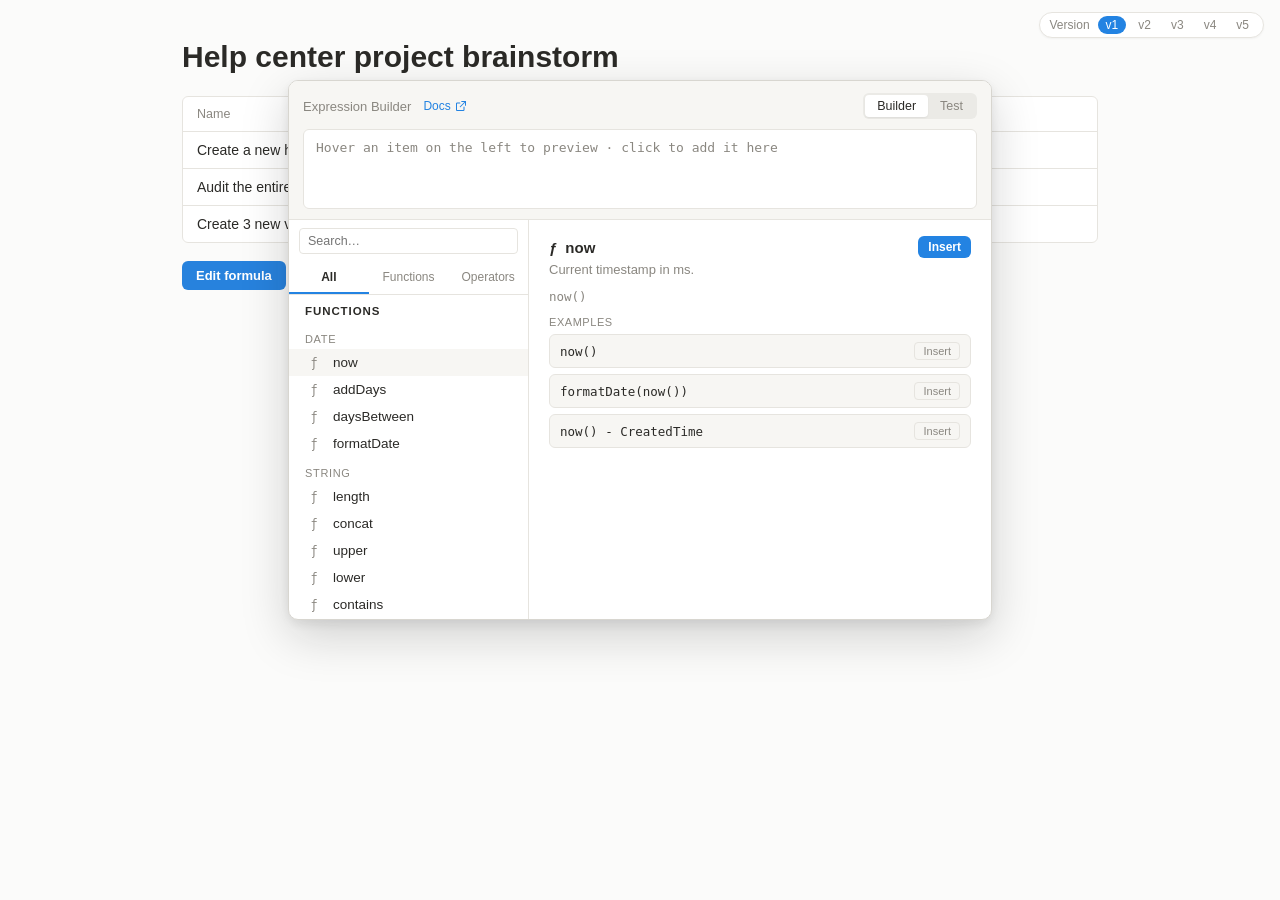
==== index.html @ b6312c9b "Initial commit: Expression Builder demo (v1–v5) Notion-formula-style expression builder with five UX" ====
<!DOCTYPE html>
<html lang="en">
<head>
  <meta charset="UTF-8" />
  <meta name="viewport" content="width=device-width, initial-scale=1.0" />
  <title>Expression Builder</title>
  <link rel="stylesheet" href="style.css" />
</head>
<body data-version="v1">
  <!-- version switcher -->
  <nav class="version-switch">
    <span class="version-label">Version</span>
    <a href="index.html" class="active">v1</a>
    <a href="v2.html">v2</a>
    <a href="v3.html">v3</a>
    <a href="v4.html">v4</a>
    <a href="v5.html">v5</a>
  </nav>

  <!-- faint host page behind the popover -->
  <div class="host">
    <h1>Help center project brainstorm</h1>
    <div class="host-table">
      <div class="host-row head"><span>Name</span><span># Reach</span><span># Impact</span><span># Confidence</span><span># Effort</span></div>
      <div class="host-row"><span>Create a new home page</span><span>2</span><span>2</span><span>3</span><span>2</span></div>
      <div class="host-row"><span>Audit the entire help center</span><span>3</span><span>2</span><span>2</span><span>1</span></div>
      <div class="host-row"><span>Create 3 new videos</span><span>1</span><span>3</span><span>2</span><span>3</span></div>
    </div>
    <button id="open-popover" class="primary-btn open-btn">Edit formula</button>
  </div>

  <!-- popover -->
  <div class="popover" id="popover">
    <header class="pop-header">
      <div class="pop-title-row">
        <div class="pop-title">
          Expression Builder
          <a class="pop-doc" href="#" target="_blank" rel="noopener noreferrer" title="Open documentation in new tab">
            Docs
            <svg class="pop-doc-icon" viewBox="0 0 16 16" aria-hidden="true">
              <path d="M9 2h5v5" stroke="currentColor" stroke-width="1.4" fill="none" stroke-linecap="round" stroke-linejoin="round"/>
              <path d="M14 2 7 9" stroke="currentColor" stroke-width="1.4" fill="none" stroke-linecap="round"/>
              <path d="M12 9.5V13a1 1 0 0 1-1 1H3a1 1 0 0 1-1-1V5a1 1 0 0 1 1-1h3.5" stroke="currentColor" stroke-width="1.4" fill="none" stroke-linecap="round" stroke-linejoin="round"/>
            </svg>
          </a>
        </div>
        <div class="pop-actions">
          <div class="view-toggle" role="tablist">
            <button class="tab active" data-view="builder" role="tab">Builder</button>
            <button class="tab" data-view="test" role="tab">Test</button>
          </div>
        </div>
      </div>
      <div class="formula-wrap">
        <div id="formula" class="formula" tabindex="0">
          <span class="placeholder">Hover an item on the left to preview · click to add it here</span>
        </div>
        <button id="clear-btn" class="formula-clear" hidden>Clear</button>
      </div>
    </header>

    <!-- Builder view: list + detail -->
    <div class="pop-body view-builder" id="view-builder">
      <aside class="list-pane">
        <div class="list-search">
          <input id="search-input" type="text" placeholder="Search…" autocomplete="off" />
        </div>
        <div class="list-tabs" id="list-tabs">
          <button class="list-tab active" data-tab="All">All</button>
          <button class="list-tab" data-tab="Functions">Functions</button>
          <button class="list-tab" data-tab="Operators">Operators</button>
        </div>
        <div class="list-body" id="list-body"></div>
      </aside>
      <section class="detail-pane" id="detail-pane">
        <div class="detail-empty">Select an item on the left to see details and examples.</div>
      </section>
    </div>

    <!-- Test view: refs left, result right -->
    <div class="pop-body view-test" id="view-test" hidden>
      <div class="test-refs">
        <h4>Reference values</h4>
        <div id="refs-list"></div>
      </div>
      <div class="test-result">
        <div class="block-header">
          <button id="run-btn" class="primary-btn small">Run</button>
        </div>
        <pre id="result-output" class="is-placeholder">Click <strong>Run</strong> to evaluate your expression against the reference values on the left.</pre>
      </div>
    </div>
  </div>

  <!-- Reference picker — must live outside the popover because the popover has a CSS transform,
       which creates a containing block for position:fixed descendants. -->
  <div id="ref-picker" class="ref-picker" hidden>
    <div class="rp-header">
      <button id="rp-back" class="rp-back" hidden>‹</button>
      <span id="rp-breadcrumb" class="rp-breadcrumb">References</span>
    </div>
    <div class="rp-search">
      <input id="rp-search" type="text" placeholder="Search attributes…" autocomplete="off" />
    </div>
    <div id="rp-list" class="rp-list"></div>
  </div>

  <script src="script.js"></script>
</body>
</html>
---- style.css ----
:root {
  --bg: #ffffff;
  --bg-soft: #f7f6f3;
  --bg-host: #fbfbfa;
  --border: #e6e4df;
  --border-strong: #d8d6d0;
  --text: #2b2a27;
  --text-dim: #8a8780;
  --accent: #2383e2;
  --accent-hover: #1a73c9;
  --chip-bg: #ebebe9;
  --chip-text: #2b2a27;
  --op-color: #b45a00;
  --str-color: #2f8a3b;
  --num-color: #8a4ad6;
  --fn-color: #2383e2;
  --shadow: 0 16px 48px rgba(15, 15, 15, 0.18), 0 4px 12px rgba(15, 15, 15, 0.08);
  --mono: ui-monospace, SFMono-Regular, "SF Mono", Menlo, Consolas, monospace;
}

* { box-sizing: border-box; }

html, body {
  margin: 0;
  padding: 0;
  height: 100%;
  font-family: -apple-system, BlinkMacSystemFont, "Segoe UI", Helvetica, Arial, sans-serif;
  color: var(--text);
  background: var(--bg-host);
  font-size: 14px;
}

/* ---------------- Version switcher ---------------- */
.version-switch {
  position: fixed;
  top: 12px;
  right: 16px;
  z-index: 50;
  display: inline-flex;
  align-items: center;
  gap: 4px;
  background: var(--bg);
  border: 1px solid var(--border);
  border-radius: 999px;
  padding: 3px 6px 3px 10px;
  font-size: 12px;
  box-shadow: 0 1px 2px rgba(0,0,0,0.04);
}
.version-switch .version-label {
  color: var(--text-dim);
  margin-right: 4px;
}
.version-switch a {
  text-decoration: none;
  color: var(--text-dim);
  padding: 2px 8px;
  border-radius: 999px;
}
.version-switch a:hover { color: var(--text); }
.version-switch a.active {
  background: var(--accent);
  color: white;
}

/* ---------------- v2-specific: Test button + close ---------------- */
.test-btn {
  display: inline-flex;
  align-items: center;
  gap: 6px;
}
.test-icon {
  width: 11px;
  height: 11px;
}
.test-close {
  display: inline-flex;
  align-items: center;
  gap: 6px;
}
.test-btn[hidden],
.test-close[hidden] { display: none; }

/* ---------------- v3: Live preview strip ---------------- */
.live-preview {
  border-top: 1px solid var(--border);
  background: var(--bg-soft);
  padding: 8px 14px;
}
.live-refs {
  padding: 6px 0 10px;
  margin-bottom: 8px;
  border-bottom: 1px solid var(--border);
}
.live-refs[hidden] { display: none; }
.live-refs-header {
  display: flex;
  align-items: center;
  justify-content: space-between;
  margin-bottom: 8px;
}
.live-refs-header h4 {
  margin: 0;
  font-size: 11px;
  color: var(--text-dim);
  text-transform: uppercase;
  letter-spacing: 0.05em;
}
.live-refs #refs-list {
  display: flex;
  flex-wrap: wrap;
  gap: 8px 14px;
}
.live-refs .ref-row {
  flex: 0 0 auto;
  min-width: 120px;
  margin-bottom: 0;
}
.live-refs .ref-row input { max-width: 140px; }

.live-result-row {
  display: flex;
  align-items: center;
  gap: 10px;
}
/* Override the global #result-output.is-placeholder (ID specificity) for v3 */
.live-preview #result-output {
  flex: 1;
  margin: 0;
  background: transparent;
  border: 0;
  padding: 4px 0;
  font-family: var(--mono);
  font-size: 13px;
  min-height: 0;
  white-space: pre-wrap;
  word-break: break-word;
  color: var(--text);
  text-align: left;
}
.live-preview #result-output.is-placeholder {
  background: transparent;
  border: 0;
  color: var(--text-dim);
  font-style: italic;
  padding: 4px 0;
  text-align: left;
  font-family: inherit;
}
.live-preview #result-output.error {
  color: #c0392b;
  background: transparent;
  border: 0;
}
.live-refs-toggle {
  font-size: 12px;
  padding: 3px 10px;
}

/* Wider popover for 3-column layouts (v4) */
.popover.layout-wide {
  width: min(1080px, 95vw);
}

/* ---------------- v4: Builder + test side-by-side ---------------- */
.pop-body.view-builder.builder-with-test {
  grid-template-columns: 220px 1fr 300px;
}
.pop-body.view-builder.builder-with-test.list-collapsed {
  grid-template-columns: 36px 1fr 300px;
}
.pop-body.view-builder.builder-with-test.test-collapsed {
  grid-template-columns: 220px 1fr 36px;
}
.pop-body.view-builder.builder-with-test.list-collapsed.test-collapsed {
  grid-template-columns: 36px 1fr 36px;
}

.test-panel {
  border-left: 1px solid var(--border);
  position: relative;
  min-width: 0;
  display: flex;
  flex-direction: column;
}
.test-panel-inner {
  flex: 1;
  min-height: 0;
  padding: 14px 16px;
  overflow-y: auto;
  overflow-x: hidden;
}
.test-panel .block-header {
  display: flex;
  align-items: center;
  justify-content: space-between;
  margin-bottom: 10px;
}
.test-panel h4 {
  margin: 0;
  font-size: 12px;
  color: var(--text-dim);
  text-transform: uppercase;
  letter-spacing: 0.05em;
}
.test-subheading {
  margin: 14px 0 6px;
  font-size: 11px;
  color: var(--text-dim);
  text-transform: uppercase;
  letter-spacing: 0.05em;
  font-weight: 600;
}
.test-subheading:first-of-type { margin-top: 4px; }
.test-panel #refs-list {
  display: grid;
  grid-template-columns: 1fr 1fr;
  gap: 6px 10px;
  margin-bottom: 6px;
}
.test-panel .ref-row { margin-bottom: 0; }
.test-panel .ref-row input { padding: 4px 6px; font-size: 12px; }
.test-panel #result-output {
  margin: 0;
  background: var(--bg-soft);
  border: 1px solid var(--border);
  border-radius: 6px;
  padding: 10px;
  font-family: var(--mono);
  font-size: 12.5px;
  white-space: pre-wrap;
  word-break: break-word;
  min-height: 60px;
}
.test-panel #result-output.is-placeholder {
  background: transparent;
  border: 1px dashed var(--border);
  color: var(--text-dim);
  font-style: italic;
  text-align: center;
  white-space: normal;
  padding: 20px 12px;
  line-height: 1.4;
}
.test-panel #result-output.error {
  color: #c0392b;
  background: #fff4f3;
  border-color: #f3c0c0;
}

/* Collapse toggles */
.panel-toggle {
  position: absolute;
  top: 10px;
  width: 22px;
  height: 22px;
  border-radius: 50%;
  border: 1px solid var(--border);
  background: var(--bg);
  color: var(--text-dim);
  cursor: pointer;
  font-size: 12px;
  line-height: 1;
  display: flex;
  align-items: center;
  justify-content: center;
  z-index: 3;
}
.panel-toggle:hover { color: var(--text); border-color: var(--text-dim); }
.list-pane-toggle { right: -11px; }
.test-panel-toggle { left: -11px; }

.list-collapsed .list-pane .list-search,
.list-collapsed .list-pane .list-tabs,
.list-collapsed .list-pane .list-body { display: none; }
.list-collapsed .list-pane::after {
  content: 'Items';
  writing-mode: vertical-rl;
  text-orientation: mixed;
  display: block;
  text-align: center;
  font-size: 11px;
  color: var(--text-dim);
  text-transform: uppercase;
  letter-spacing: 0.06em;
  padding-top: 36px;
}

.test-collapsed .test-panel-inner { display: none; }
/* When collapsed: rotated 'Test' label sits at top-center of the panel,
   positioned just below the chevron handle (which stays in the same
   top-left spot it occupies when expanded). */
.test-collapsed .test-panel::after {
  content: 'Test';
  position: absolute;
  top: 40px;
  left: 50%;
  transform: translateX(-50%);
  writing-mode: vertical-rl;
  text-orientation: mixed;
  font-size: 11px;
  font-weight: 600;
  color: var(--text-dim);
  text-transform: uppercase;
  letter-spacing: 0.06em;
}

/* ---------------- v5: Builder + test stacked (test at the bottom) ---------------- */
.pop-body.view-builder.builder-with-bottom-test {
  display: grid;
  grid-template-columns: 220px 1fr;
  /* minmax(0, 1fr) — bare `1fr` is `minmax(auto, 1fr)` and the auto minimum
     refuses to shrink below the row's content min-size. */
  grid-template-rows: minmax(0, 1fr) var(--test-strip-height, 200px);
  grid-template-areas:
    "list   detail"
    "test   test";
}
.builder-with-bottom-test .list-pane { grid-area: list; }
.builder-with-bottom-test .detail-pane { grid-area: detail; }
.builder-with-bottom-test .test-strip {
  grid-area: test;
  position: relative;
  border-top: 1px solid var(--border);
  background: var(--bg-soft);
  overflow: visible;
  min-height: 0;
}
.builder-with-bottom-test .test-strip-inner {
  height: 100%;
  padding: 10px 16px;
  display: grid;
  grid-template-columns: 1.4fr 1fr;
  gap: 18px;
  overflow: hidden;
  min-height: 0;
  box-sizing: border-box;
}

/* Top-edge chevron handle for the bottom test strip */
.bottom-toggle {
  top: -11px;
  left: 50%;
  transform: translateX(-50%);
  z-index: 30;
}
/* Allow the chevron to stick above the pop-body's top boundary
   (it sits at top: -11px of the test strip). */
.pop-body.builder-with-bottom-test { overflow: visible; }

/* Draggable resize handle along the top edge of the test strip.
   High z-index so it stays grabbable even when the test strip is
   dragged all the way up over the (hidden) builder area. */
.bottom-drag-handle {
  position: absolute;
  top: 0;
  left: 0;
  right: 0;
  height: 6px;
  cursor: ns-resize;
  z-index: 20;
  background: transparent;
  transition: background 0.15s;
}
.bottom-drag-handle:hover { background: rgba(35,131,226,0.18); }
.bottom-drag-handle.is-dragging { background: rgba(35,131,226,0.32); }
.bottom-test-collapsed .bottom-drag-handle { display: none; }

/* Collapsed state: test row becomes a thin bar with just the toggle + label */
.pop-body.bottom-test-collapsed.builder-with-bottom-test {
  grid-template-rows: 1fr 36px;
}
.bottom-test-collapsed .test-strip-inner { display: none; }
.bottom-test-collapsed .test-strip::after {
  content: 'Test';
  display: block;
  text-align: center;
  font-size: 10px;
  font-weight: 600;
  color: var(--text-dim);
  text-transform: uppercase;
  letter-spacing: 0.08em;
  line-height: 36px;
}
.test-strip-refs,
.test-strip-result {
  min-height: 0;
  display: flex;
  flex-direction: column;
}
.test-strip-refs #refs-list {
  flex: 1;
  min-height: 0;
  overflow-y: auto;
  display: grid;
  grid-template-columns: 1fr 1fr;
  grid-auto-rows: min-content;
  align-content: start;
  gap: 4px 12px;
  padding-right: 4px;
}
.test-strip h4 {
  margin: 0 0 6px;
  font-size: 11px;
  color: var(--text-dim);
  text-transform: uppercase;
  letter-spacing: 0.05em;
}
.test-strip-refs .ref-row {
  display: flex;
  flex-direction: row;
  align-items: center;
  gap: 6px;
  margin-bottom: 0;
}
.test-strip-refs .ref-row label {
  font-size: 11px;
  min-width: 56px;
}
.test-strip-refs .ref-row input {
  flex: 1;
  min-width: 0;
  padding: 2px 6px;
  font-size: 11px;
}
.test-strip-result .block-header {
  display: flex;
  justify-content: space-between;
  align-items: center;
  margin-bottom: 6px;
}
.test-strip-result #result-output {
  margin: 0;
  background: var(--bg);
  border: 1px solid var(--border);
  border-radius: 4px;
  padding: 8px 10px;
  font-family: var(--mono);
  font-size: 12px;
  min-height: 40px;
  white-space: pre-wrap;
  word-break: break-word;
}
.test-strip-result #result-output.is-placeholder {
  background: transparent;
  border: 1px dashed var(--border);
  color: var(--text-dim);
  font-style: italic;
  text-align: center;
  padding: 10px 8px;
}
.test-strip-result #result-output.error {
  color: #c0392b;
  background: #fff4f3;
  border-color: #f3c0c0;
}

/* ---------------- v5: Compact density ---------------- */
.compact .list-item { padding: 4px 12px; font-size: 12.5px; }
.compact .list-group-title { padding: 6px 12px 2px; font-size: 10.5px; }
.compact .list-category-title { padding: 6px 12px 4px; font-size: 11px; }
.compact .detail-pane { padding: 12px 14px; }
.compact .detail-pane h2 { font-size: 14px; }
.compact .test-panel { padding: 10px 12px; }
.compact .test-panel #refs-list { margin-bottom: 10px; }
.compact .ref-row { margin-bottom: 6px; }
.compact .ref-row input { padding: 4px 6px; font-size: 12px; }
.compact .example { padding: 5px 8px; margin-bottom: 4px; font-size: 12px; }

/* ---------------- Host (faint background page) ---------------- */
.host {
  max-width: 980px;
  margin: 0 auto;
  padding: 40px 32px;
  filter: saturate(0.95);
}
.host h1 {
  font-size: 30px;
  margin: 0 0 22px;
  font-weight: 700;
}
.host-table {
  border: 1px solid var(--border);
  border-radius: 6px;
  overflow: hidden;
  background: var(--bg);
}
.host-row {
  display: grid;
  grid-template-columns: 2fr 1fr 1fr 1fr 1fr;
  padding: 10px 14px;
  border-bottom: 1px solid var(--border);
  color: var(--text);
}
.host-row:last-child { border-bottom: 0; }
.host-row.head { color: var(--text-dim); font-size: 12.5px; }
.host-row span:first-child { font-weight: 500; }

.open-btn { margin-top: 18px; }

/* ---------------- Popover ---------------- */
.popover {
  position: fixed;
  top: 80px;
  left: 50%;
  transform: translateX(-50%);
  width: min(704px, calc((100vw - 32px) * 0.8));
  height: 60vh;
  max-height: calc(100vh - 120px);
  background: var(--bg);
  border: 1px solid var(--border-strong);
  border-radius: 10px;
  box-shadow: var(--shadow);
  display: flex;
  flex-direction: column;
  overflow: hidden;
  z-index: 10;
}
.popover[hidden] { display: none; }

/* Header */
.pop-header {
  padding: 12px 14px 10px;
  border-bottom: 1px solid var(--border);
  background: var(--bg-soft);
}
.pop-title-row {
  display: flex;
  align-items: center;
  justify-content: space-between;
  margin-bottom: 10px;
}
.pop-title {
  font-size: 13px;
  color: var(--text-dim);
  display: flex;
  align-items: center;
  gap: 6px;
}
.pop-doc {
  display: inline-flex;
  align-items: center;
  gap: 4px;
  margin-left: 6px;
  font-size: 12px;
  color: var(--accent);
  text-decoration: none;
  font-weight: 500;
}
.pop-doc:hover { text-decoration: underline; }
.pop-doc-icon {
  width: 12px;
  height: 12px;
}

.pop-actions { display: flex; align-items: center; gap: 8px; }

/* View toggle (tabs) */
.view-toggle {
  display: inline-flex;
  background: #ebeae6;
  border-radius: 6px;
  padding: 2px;
}
.view-toggle .tab {
  border: 0;
  background: transparent;
  padding: 4px 12px;
  font-size: 12.5px;
  color: var(--text-dim);
  border-radius: 4px;
  cursor: pointer;
  font-weight: 500;
}
.view-toggle .tab.active {
  background: var(--bg);
  color: var(--text);
  box-shadow: 0 1px 2px rgba(0,0,0,0.06);
}

/* Formula row */
.formula-wrap {
  position: relative;
}
.formula {
  min-height: 80px;
  padding: 10px 12px 28px;
  background: var(--bg);
  border: 1px solid var(--border);
  border-radius: 6px;
  font-family: var(--mono);
  font-size: 13px;
  display: flex;
  flex-wrap: wrap;
  gap: 4px;
  align-items: flex-start;
  align-content: flex-start;
  outline: none;
  cursor: text;
}
.formula:focus-within { border-color: var(--accent); box-shadow: 0 0 0 3px rgba(35,131,226,0.15); }
.placeholder { color: var(--text-dim); }

.formula-clear {
  position: absolute;
  bottom: 6px;
  right: 8px;
  background: transparent;
  border: 0;
  color: var(--text-dim);
  font-size: 11.5px;
  cursor: pointer;
  padding: 2px 6px;
  border-radius: 4px;
}
.formula-clear:hover {
  color: var(--text);
  background: var(--bg-soft);
}
.formula-clear[hidden] { display: none; }

/* Tokens */
.token {
  display: inline-flex;
  align-items: center;
  gap: 4px;
  padding: 2px 6px;
  border-radius: 4px;
  font-family: var(--mono);
  font-size: 12.5px;
  user-select: none;
  cursor: pointer;
}
.token.prop { background: var(--chip-bg); color: var(--chip-text); }
.token.fn { color: var(--fn-color); font-weight: 600; background: rgba(35,131,226,0.08); }
.token.op {
  color: var(--op-color);
  background: rgba(180,90,0,0.08);
  border: 1px solid rgba(180,90,0,0.18);
  font-weight: 500;
}
.token.str { color: var(--str-color); background: rgba(47,138,59,0.08); }
.token.num { color: var(--num-color); background: rgba(138,74,214,0.08); }
.token.bool { color: var(--num-color); background: rgba(138,74,214,0.08); }
.token.paren {
  color: var(--text-dim);
  background: var(--bg-soft);
  border: 1px solid var(--border);
}
.token.raw { background: rgba(35,131,226,0.06); color: var(--fn-color); }
.token:hover { outline: 1px dashed var(--text-dim); }

/* Function token with arg slots */
.token.fn-call {
  background: rgba(35,131,226,0.06);
  padding: 2px 4px;
  cursor: default;
}
.token.fn-call:hover { outline: none; }
.token.fn-call .fn-name { color: var(--fn-color); font-weight: 600; padding: 0 2px; }
.token.fn-call .fn-paren { color: var(--text-dim); }
.token.fn-call .fn-comma { color: var(--text-dim); padding: 0 2px; }
.token.fn-call .fn-remove {
  margin-left: 4px;
  color: var(--text-dim);
  cursor: pointer;
  padding: 0 4px;
  border-radius: 3px;
}
.token.fn-call .fn-remove:hover { color: var(--text); background: rgba(0,0,0,0.06); }

/* Slot as an inline text input (empty or static) */
input.arg-slot {
  display: inline-block;
  min-width: 56px;
  width: 56px;
  padding: 1px 6px;
  border: 1px dashed var(--text-dim);
  border-radius: 3px;
  background: transparent;
  font-family: var(--mono);
  font-size: 12px;
  color: var(--text);
  outline: none;
  vertical-align: baseline;
}
input.arg-slot::placeholder {
  color: var(--text-dim);
  font-style: italic;
}
input.arg-slot:hover { background: rgba(0,0,0,0.04); }
input.arg-slot:focus {
  border-style: solid;
  border-color: var(--accent);
  background: var(--bg);
  box-shadow: 0 0 0 2px rgba(35,131,226,0.15);
}
input.arg-slot.filled {
  border-style: solid;
  border-color: var(--num-color);
  background: rgba(138,74,214,0.08);
  color: var(--num-color);
}

/* Slot as a chip (reference-filled) */
span.arg-slot.ref {
  display: inline-block;
  padding: 1px 6px;
  border: 1px solid var(--chip-bg);
  border-radius: 3px;
  background: var(--chip-bg);
  color: var(--chip-text);
  font-size: 12px;
  cursor: pointer;
  vertical-align: baseline;
}
span.arg-slot.ref:hover { outline: 1px dashed var(--text-dim); }

/* Reference picker popover */
.ref-picker {
  position: fixed;
  width: 280px;
  max-height: 360px;
  background: var(--bg);
  border: 1px solid var(--border-strong);
  border-radius: 8px;
  box-shadow: var(--shadow);
  z-index: 100;
  display: flex;
  flex-direction: column;
  overflow: hidden;
}
.ref-picker[hidden] { display: none; }

.rp-header {
  display: flex;
  align-items: center;
  gap: 6px;
  padding: 8px 10px;
  min-height: 36px;
  box-sizing: border-box;
}
.rp-back {
  border: 0;
  background: transparent;
  font-size: 16px;
  line-height: 1;
  color: var(--text-dim);
  cursor: pointer;
  padding: 2px 6px;
  border-radius: 4px;
}
.rp-back:hover { background: var(--bg-soft); color: var(--text); }
.rp-back[hidden] { display: none; }
.rp-breadcrumb {
  font-size: 12.5px;
  color: var(--text);
  font-weight: 500;
}

.rp-search { padding: 8px 10px; }
.rp-search input {
  width: 100%;
  border: 1px solid var(--border);
  border-radius: 4px;
  padding: 5px 8px;
  font-size: 12.5px;
  background: var(--bg);
  outline: none;
}
.rp-search input:focus {
  border-color: var(--accent);
  box-shadow: 0 0 0 3px rgba(35,131,226,0.15);
}

.rp-list {
  flex: 1;
  overflow-y: auto;
  padding: 4px 0;
}
.rp-item {
  display: flex;
  align-items: center;
  gap: 8px;
  padding: 6px 12px;
  cursor: pointer;
  font-size: 13px;
}
.rp-item:hover { background: var(--bg-soft); }
.rp-item .rp-icon {
  width: 16px;
  text-align: center;
  color: var(--text-dim);
  font-size: 12px;
}
.rp-item .rp-name { flex: 1; }
.rp-item .rp-count {
  font-size: 11px;
  color: var(--text-dim);
}
.rp-item .rp-chev {
  color: var(--text-dim);
  font-size: 14px;
}
.rp-path {
  font-size: 10.5px;
  color: var(--text-dim);
}
.rp-group-title {
  font-size: 11px;
  color: var(--text-dim);
  text-transform: uppercase;
  letter-spacing: 0.05em;
  padding: 8px 12px 4px;
}
.rp-empty {
  padding: 16px 12px;
  text-align: center;
  color: var(--text-dim);
  font-style: italic;
  font-size: 12px;
}


/* Buttons */
.primary-btn {
  background: var(--accent);
  color: white;
  border: 0;
  border-radius: 6px;
  padding: 7px 14px;
  font-weight: 600;
  font-size: 13px;
  cursor: pointer;
}
.primary-btn.small { padding: 4px 10px; font-size: 12px; }
.primary-btn:hover { background: var(--accent-hover); }
.ghost-btn {
  background: transparent;
  border: 1px solid var(--border);
  color: var(--text-dim);
  border-radius: 6px;
  padding: 6px 10px;
  font-size: 12px;
  cursor: pointer;
}
.ghost-btn:hover { color: var(--text); border-color: var(--text-dim); }
.icon-btn { padding: 2px 8px; font-size: 16px; line-height: 1; }

/* ---------------- Builder view ---------------- */
.pop-body {
  display: grid;
  overflow: hidden;
  min-height: 0;
  flex: 1;
}
.pop-body.view-builder { grid-template-columns: 240px 1fr; }
.pop-body.view-test    { grid-template-columns: 1fr 1fr; }
.pop-body[hidden]      { display: none; }

.list-pane {
  border-right: 1px solid var(--border);
  display: flex;
  flex-direction: column;
  min-height: 0;
  overflow: hidden;
}
.list-search {
  padding: 8px 10px;
  background: var(--bg);
}
.list-search input {
  width: 100%;
  border: 1px solid var(--border);
  border-radius: 4px;
  padding: 5px 8px;
  font-size: 12.5px;
  background: var(--bg);
  outline: none;
}
.list-search input:focus {
  border-color: var(--accent);
  box-shadow: 0 0 0 3px rgba(35,131,226,0.15);
}
.list-tabs {
  display: flex;
  border-bottom: 1px solid var(--border);
  background: var(--bg);
}
.list-tab {
  flex: 1;
  border: 0;
  background: transparent;
  padding: 8px 4px;
  font-size: 12px;
  color: var(--text-dim);
  cursor: pointer;
  border-bottom: 2px solid transparent;
  font-weight: 500;
}
.list-tab:hover { color: var(--text); }
.list-tab.active {
  color: var(--text);
  border-bottom-color: var(--accent);
  font-weight: 600;
}
.list-body {
  flex: 1;
  overflow-y: auto;
  padding: 0 0 8px;
  min-height: 0;
}
.list-empty {
  padding: 20px 16px;
  color: var(--text-dim);
  font-style: italic;
  font-size: 12.5px;
  text-align: center;
}
.list-category-title {
  position: sticky;
  top: 0;
  z-index: 2;
  background: var(--bg);
  font-size: 11.5px;
  color: var(--text);
  font-weight: 700;
  text-transform: uppercase;
  letter-spacing: 0.08em;
  padding: 10px 16px 6px;
}
.list-group-title {
  font-size: 11px;
  color: var(--text-dim);
  text-transform: uppercase;
  letter-spacing: 0.06em;
  padding: 10px 16px 4px;
}
.list-item {
  display: flex;
  align-items: center;
  gap: 10px;
  padding: 6px 16px;
  cursor: pointer;
  font-size: 13.5px;
}
.list-item:hover,
.list-item.active { background: var(--bg-soft); }
.list-item .icon {
  width: 18px;
  text-align: center;
  color: var(--text-dim);
  font-family: var(--mono);
  font-size: 12px;
}

.detail-pane {
  padding: 16px 20px;
  overflow-y: auto;
  min-height: 0;
}
.detail-empty { color: var(--text-dim); font-style: italic; }
.detail-header {
  display: flex;
  align-items: center;
  justify-content: space-between;
  gap: 12px;
  margin-bottom: 4px;
}
.detail-pane h2 {
  margin: 0;
  font-size: 15px;
  display: flex;
  align-items: center;
  gap: 8px;
}
.detail-pane .desc { color: var(--text-dim); margin: 0 0 12px; font-size: 13px; }
.detail-pane .signature {
  font-family: var(--mono);
  font-size: 12.5px;
  color: var(--text-dim);
  margin-bottom: 12px;
}
.examples-label {
  font-size: 11px;
  color: var(--text-dim);
  text-transform: uppercase;
  letter-spacing: 0.05em;
  margin: 4px 0 6px;
}
.example {
  background: var(--bg-soft);
  border: 1px solid var(--border);
  border-radius: 6px;
  padding: 7px 10px;
  margin-bottom: 6px;
  font-family: var(--mono);
  font-size: 12.5px;
  display: flex;
  justify-content: space-between;
  align-items: center;
  gap: 8px;
}
.example .insert-btn {
  background: transparent;
  border: 1px solid var(--border);
  border-radius: 4px;
  padding: 2px 8px;
  font-size: 11px;
  color: var(--text-dim);
  cursor: pointer;
}
.example .insert-btn:hover { color: var(--text); border-color: var(--text-dim); }

/* ---------------- Test view ---------------- */
.test-refs, .test-result {
  padding: 16px 20px;
  overflow-y: auto;
  min-height: 0;
}
.test-result .block-header {
  display: flex; align-items: center; justify-content: flex-end;
  margin-bottom: 10px;
}
.test-refs h4, .test-result h4 {
  margin: 0 0 8px;
  font-size: 12px;
  color: var(--text-dim);
  text-transform: uppercase;
  letter-spacing: 0.05em;
}
.ref-row {
  display: flex;
  flex-direction: column;
  gap: 4px;
  margin-bottom: 10px;
}
.ref-row label {
  font-family: var(--mono);
  font-size: 11.5px;
  color: var(--text-dim);
}
.ref-row input {
  border: 1px solid var(--border);
  border-radius: 4px;
  padding: 6px 8px;
  font-family: var(--mono);
  font-size: 12.5px;
  background: var(--bg);
  width: 100%;
}
#result-output {
  margin: 0;
  background: var(--bg-soft);
  border: 1px solid var(--border);
  border-radius: 6px;
  padding: 10px;
  font-family: var(--mono);
  font-size: 12.5px;
  white-space: pre-wrap;
  word-break: break-word;
  min-height: 60px;
}
#result-output.is-placeholder {
  background: transparent;
  border: 1px dashed var(--border);
  color: var(--text-dim);
  font-family: inherit;
  font-style: italic;
  text-align: center;
  white-space: normal;
  padding: 24px 16px;
  line-height: 1.5;
}
#result-output.is-placeholder strong {
  color: var(--text);
  font-style: normal;
  font-weight: 600;
}
#result-output.error { color: #c0392b; background: #fff4f3; border-color: #f3c0c0; }

/* ----- v2: floating slot toolbar ----- */
.slot-toolbar {
  position: fixed;
  z-index: 1000;
  display: inline-flex;
  align-items: center;
  gap: 2px;
  padding: 3px;
  background: var(--bg);
  border: 1px solid var(--border-strong);
  border-radius: 6px;
  box-shadow: 0 6px 18px rgba(15, 15, 15, 0.14), 0 2px 4px rgba(15, 15, 15, 0.06);
  font-size: 12px;
  user-select: none;
}
.slot-toolbar[hidden] { display: none; }
.slot-toolbar-btn {
  display: inline-flex;
  align-items: center;
  gap: 4px;
  border: 0;
  background: transparent;
  color: var(--text);
  padding: 4px 8px;
  border-radius: 4px;
  font: inherit;
  font-weight: 500;
  cursor: pointer;
}
.slot-toolbar-btn:hover { background: var(--bg-soft); }
.slot-toolbar-icon {
  color: var(--accent);
  font-weight: 700;
}

/* ----- v1: inline '#' button next to each slot input ----- */
.arg-slot-wrap {
  display: inline-flex;
  align-items: center;
  gap: 2px;
}
.slot-ref-btn {
  display: inline-flex;
  align-items: center;
  justify-content: center;
  width: 16px;
  height: 18px;
  padding: 0;
  border: 1px solid var(--border);
  background: var(--bg);
  color: var(--accent);
  font-weight: 700;
  font-size: 11px;
  line-height: 1;
  border-radius: 3px;
  cursor: pointer;
}
.slot-ref-btn:hover {
  background: var(--bg-soft);
  border-color: var(--border-strong);
}

/* Nested fn chip inside a slot: a touch denser than the top-level chip. */
.token.fn-call.nested {
  background: transparent;
  padding: 0;
  margin: 0 1px;
}
.token.fn-call.nested .fn-remove { font-size: 11px; }
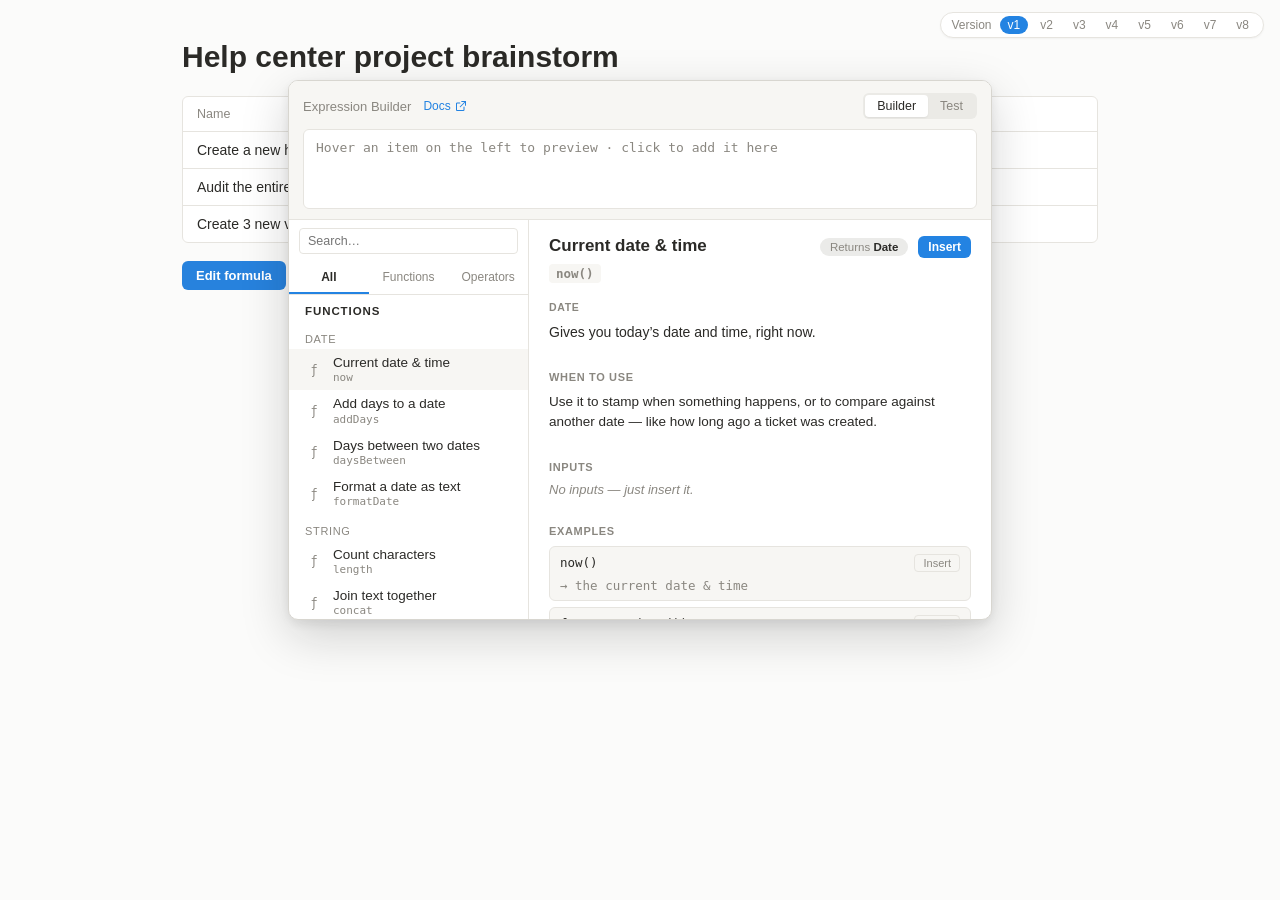
==== commit 553aa4f2: "Add v6/v7/v8 variants, fix evaluator, enrich function docs - v6 Live Console (drawer), v7 Learn & Sc" ====
--- a/index.html
+++ b/index.html
@@ -15,6 +15,9 @@
     <a href="v3.html">v3</a>
     <a href="v4.html">v4</a>
     <a href="v5.html">v5</a>
+    <a href="v6.html">v6</a>
+    <a href="v7.html">v7</a>
+    <a href="v8.html">v8</a>
   </nav>
 
   <!-- faint host page behind the popover -->
--- a/style.css
+++ b/style.css
@@ -61,6 +61,13 @@
   background: var(--accent);
   color: white;
 }
+/* Right-edge drawer versions (v6, v8): move the switcher to the left so it
+   doesn't overlap the full-height drawer pinned to the right. */
+body[data-version="v6"] .version-switch,
+body[data-version="v8"] .version-switch {
+  right: auto;
+  left: 16px;
+}
 
 /* ---------------- v2-specific: Test button + close ---------------- */
 .test-btn {
@@ -961,7 +968,7 @@
 .detail-empty { color: var(--text-dim); font-style: italic; }
 .detail-header {
   display: flex;
-  align-items: center;
+  align-items: flex-start;
   justify-content: space-between;
   gap: 12px;
   margin-bottom: 4px;
@@ -1147,3 +1154,715 @@
   margin: 0 1px;
 }
 .token.fn-call.nested .fn-remove { font-size: 11px; }
+
+/* ================================================================
+   v6 — Live Console (right side drawer)
+   ================================================================ */
+.popover.drawer {
+  top: 0;
+  right: 0;
+  left: auto;
+  bottom: 0;
+  transform: none;
+  width: min(600px, 96vw);
+  height: 100vh;
+  max-height: 100vh;
+  border-radius: 0;
+  border-top: 0;
+  border-right: 0;
+  border-bottom: 0;
+  border-left: 1px solid var(--border-strong);
+  box-shadow: -16px 0 48px rgba(15, 15, 15, 0.14);
+  animation: drawer-in 0.18s ease-out;
+}
+@keyframes drawer-in { from { transform: translateX(24px); opacity: 0.4; } to { transform: none; opacity: 1; } }
+
+/* Contextual parameter-hint bar under the formula */
+.param-hint {
+  margin-top: 8px;
+  min-height: 30px;
+  display: flex;
+  align-items: center;
+  flex-wrap: wrap;
+  gap: 4px 10px;
+  padding: 6px 10px;
+  border-radius: 6px;
+  background: #eef5fd;
+  border: 1px solid #d5e6f8;
+  font-family: var(--mono);
+  font-size: 12px;
+  color: var(--text);
+}
+.param-hint.idle {
+  background: var(--bg-soft);
+  border-color: var(--border);
+  font-family: inherit;
+}
+.param-hint .ph-idle { color: var(--text-dim); font-size: 12px; }
+.param-hint .ph-sig { color: var(--text-dim); }
+.param-hint .ph-fn { color: var(--fn-color); font-weight: 600; }
+.param-hint .ph-arg { color: var(--text-dim); }
+.param-hint .ph-arg.active {
+  color: var(--accent);
+  font-weight: 700;
+  background: #d5e6f8;
+  padding: 0 4px;
+  border-radius: 3px;
+}
+.param-hint .ph-comma { color: var(--text-dim); }
+.param-hint .ph-desc { color: var(--text); font-family: inherit; }
+.param-hint .ph-active {
+  margin-left: auto;
+  font-family: inherit;
+  font-size: 11.5px;
+  color: var(--text-dim);
+}
+.param-hint .ph-active b { color: var(--accent); }
+
+/* Drawer body: list + detail on top, console pinned below */
+.pop-body.builder-console {
+  grid-template-columns: 190px minmax(0, 1fr);
+  grid-template-rows: minmax(120px, 1fr) auto;
+  grid-template-areas:
+    "list detail"
+    "console console";
+}
+.builder-console .list-pane { grid-area: list; }
+.builder-console .detail-pane { grid-area: detail; }
+.builder-console .live-console { grid-area: console; }
+
+.live-console {
+  border-top: 1px solid var(--border);
+  background: var(--bg-soft);
+  padding: 12px 16px 14px;
+  overflow-y: auto;
+  max-height: 46vh;
+  min-height: 0;
+  display: flex;
+  flex-direction: column;
+  gap: 12px;
+}
+.lc-block { display: flex; flex-direction: column; gap: 6px; }
+.lc-label {
+  font-size: 11px;
+  text-transform: uppercase;
+  letter-spacing: 0.06em;
+  color: var(--text-dim);
+  font-weight: 700;
+  display: flex;
+  align-items: center;
+  gap: 8px;
+}
+.lc-label .lc-sub {
+  text-transform: none;
+  letter-spacing: 0;
+  font-weight: 400;
+  color: var(--text-dim);
+}
+.reads-as {
+  font-size: 13.5px;
+  line-height: 1.5;
+  color: var(--text);
+  background: var(--bg);
+  border: 1px solid var(--border);
+  border-left: 3px solid var(--accent);
+  border-radius: 6px;
+  padding: 9px 12px;
+}
+.reads-as .ra-empty { color: var(--text-dim); font-style: italic; }
+
+.sample-values { display: flex; flex-direction: column; gap: 6px; }
+.sv-empty {
+  color: var(--text-dim);
+  font-style: italic;
+  font-size: 12.5px;
+  padding: 4px 2px;
+}
+.sv-row {
+  display: flex;
+  align-items: center;
+  gap: 8px;
+}
+.sv-badge {
+  width: 20px;
+  height: 20px;
+  flex: none;
+  display: inline-flex;
+  align-items: center;
+  justify-content: center;
+  border-radius: 4px;
+  font-family: var(--mono);
+  font-size: 12px;
+  font-weight: 600;
+}
+.sv-badge.prop { color: var(--num-color); background: #f1eafb; }
+.sv-badge.ref  { color: var(--accent);    background: #e6f0fd; }
+.sv-label {
+  flex: 1;
+  font-size: 13px;
+  color: var(--text);
+  white-space: nowrap;
+  overflow: hidden;
+  text-overflow: ellipsis;
+}
+.sv-input {
+  width: 130px;
+  flex: none;
+  border: 1px solid var(--border);
+  border-radius: 4px;
+  padding: 4px 8px;
+  font-size: 12.5px;
+  font-family: var(--mono);
+  background: var(--bg);
+  outline: none;
+}
+.sv-input:focus { border-color: var(--accent); box-shadow: 0 0 0 3px rgba(35,131,226,0.15); }
+
+.type-chip {
+  text-transform: none;
+  letter-spacing: 0;
+  font-weight: 600;
+  font-size: 10.5px;
+  color: var(--text-dim);
+  background: var(--chip-bg);
+  border-radius: 10px;
+  padding: 1px 8px;
+}
+.live-console #result-output.lc-result {
+  min-height: 0;
+  margin: 0;
+}
+.live-console #result-output.lc-result.is-placeholder {
+  padding: 14px 12px;
+  min-height: 0;
+  text-align: left;
+}
+.live-console #result-output.lc-result:not(.is-placeholder) {
+  background: var(--bg);
+  border-left: 3px solid var(--str-color);
+  font-size: 14px;
+  color: var(--text);
+}
+.live-console #result-output.lc-result.error {
+  color: #c0392b;
+  background: #fff4f3;
+  border-color: #f3c0c0;
+  border-left-color: #c0392b;
+}
+
+/* ================================================================
+   v7 — Learn & Scenarios (wide modal)
+   ================================================================ */
+.pop-body.builder-learn {
+  grid-template-columns: 210px minmax(230px, 1fr) minmax(320px, 1.25fr);
+}
+.builder-learn .detail-pane { border-right: 1px solid var(--border); }
+
+/* Library card: runnable examples with a Try button */
+body[data-version="v7"] .example {
+  flex-wrap: wrap;
+  cursor: default;
+}
+.example .ex-src { flex: 1; min-width: 0; word-break: break-word; }
+.example .try-btn {
+  background: var(--accent);
+  border: 1px solid var(--accent);
+  border-radius: 4px;
+  padding: 2px 9px;
+  font-size: 11px;
+  color: #fff;
+  cursor: pointer;
+  font-family: inherit;
+  font-weight: 500;
+}
+.example .try-btn:hover { background: var(--accent-hover); }
+.example .ex-result {
+  flex-basis: 100%;
+  margin-top: 6px;
+  padding-top: 6px;
+  border-top: 1px dashed var(--border);
+  font-family: var(--mono);
+  font-size: 12px;
+  color: var(--str-color);
+}
+.example .ex-result[hidden] { display: none; }
+.example .ex-result.error { color: #c0392b; }
+
+/* Scenario panel */
+.scenario-panel {
+  border-left: 1px solid var(--border);
+  background: var(--bg-soft);
+  padding: 14px 16px;
+  overflow: auto;
+  min-height: 0;
+  display: flex;
+  flex-direction: column;
+  gap: 4px;
+}
+.scenario-head {
+  display: flex;
+  align-items: center;
+  justify-content: space-between;
+  gap: 10px;
+}
+.scenario-title {
+  font-size: 13px;
+  font-weight: 700;
+  color: var(--text);
+}
+.ghost-btn.small { padding: 3px 9px; font-size: 11.5px; }
+.scenario-sub {
+  font-size: 11.5px;
+  color: var(--text-dim);
+  margin-bottom: 8px;
+  line-height: 1.4;
+}
+.scenario-table { overflow-x: auto; }
+.sc-table {
+  border-collapse: collapse;
+  width: 100%;
+  font-size: 12.5px;
+}
+.sc-table th, .sc-table td {
+  border: 1px solid var(--border);
+  padding: 0;
+  text-align: left;
+}
+.sc-table thead th {
+  background: var(--bg);
+  padding: 6px 8px;
+  font-weight: 600;
+  color: var(--text);
+  white-space: nowrap;
+  position: sticky;
+  top: 0;
+}
+.sc-colh { font-family: var(--mono); font-size: 11.5px; }
+.sc-colh.prop { color: var(--num-color); }
+.sc-colh.ref  { color: var(--accent); }
+.sc-colbadge { opacity: 0.7; margin-right: 3px; }
+.sc-caseh { width: 42px; text-align: center; color: var(--text-dim); }
+.sc-resulth { background: #eef5fd; }
+.sc-case {
+  text-align: center;
+  color: var(--text-dim);
+  font-weight: 600;
+  background: var(--bg);
+  width: 42px;
+  font-family: var(--mono);
+}
+.sc-cell { background: var(--bg); }
+.sc-input {
+  width: 100%;
+  min-width: 64px;
+  box-sizing: border-box;
+  border: 0;
+  background: transparent;
+  padding: 6px 8px;
+  font-size: 12.5px;
+  font-family: var(--mono);
+  outline: none;
+}
+.sc-input:focus { background: #eef5fd; box-shadow: inset 0 0 0 2px rgba(35,131,226,0.35); }
+.sc-result {
+  padding: 6px 10px;
+  font-family: var(--mono);
+  font-weight: 600;
+  color: var(--str-color);
+  background: #f6faf6;
+  white-space: nowrap;
+}
+.sc-result.muted { color: var(--text-dim); font-weight: 400; background: var(--bg); }
+.sc-result.error { color: #c0392b; background: #fff4f3; }
+.sc-note {
+  font-size: 12px;
+  color: var(--text-dim);
+  font-style: italic;
+  padding: 12px 4px;
+}
+
+/* Slightly denser catalog rows in the learn layout so the card gets room */
+.builder-learn .list-item { font-size: 13px; padding: 6px 14px; }
+
+/* ================================================================
+   v8 — Wide drawer: top bar · (builder | test console) · footer
+   ================================================================ */
+.popover.drawer.drawer-side {
+  width: min(1180px, 98vw);
+  flex-direction: column;   /* topbar / columns / footer stacked */
+}
+
+/* Top bar */
+.drawer-topbar {
+  display: flex;
+  align-items: center;
+  justify-content: space-between;
+  padding: 12px 16px;
+  border-bottom: 1px solid var(--border);
+  background: var(--bg-soft);
+  flex: none;
+}
+.dt-left { display: flex; align-items: center; gap: 12px; }
+.dt-title { font-size: 15px; font-weight: 700; color: var(--text); margin: 0; }
+.drawer-topbar .pop-doc { margin-left: 0; }
+.dt-right { display: flex; align-items: center; gap: 12px; }
+.dt-close {
+  display: inline-flex; align-items: center; justify-content: center;
+  width: 28px; height: 28px;
+  border: 0; background: transparent; color: var(--text-dim);
+  border-radius: 6px; cursor: pointer;
+}
+.dt-close:hover { background: var(--chip-bg); color: var(--text); }
+
+/* Middle: two full-height columns */
+.drawer-cols { display: flex; flex: 1; min-height: 0; }
+.drawer-cols .builder-main {
+  flex: 1; min-width: 0;
+  display: flex; flex-direction: column; overflow: hidden;
+}
+.formula-header {
+  padding: 12px 14px 10px;
+  border-bottom: 1px solid var(--border);
+  background: var(--bg-soft);
+  flex: none;
+}
+.pop-body.builder-two-col { grid-template-columns: 280px minmax(0, 1fr); }
+
+/* Right test console — 3 distinct zones: Output Type + Result pinned at top,
+   Sample Values scrollable in the middle, Run test pinned at the bottom. */
+.console-side {
+  width: 340px; flex: none;
+  border-left: 1px solid var(--border);
+  background: var(--bg-soft);
+  display: flex; flex-direction: column;
+  min-height: 0; overflow: hidden;
+  padding: 0;
+}
+.popover.test-off .console-side { display: none; }
+
+/* One uniform beige background for the whole console; zones are told apart
+   by black section titles + spacing (no separators, no color blocks). */
+.cs-section { padding: 12px 16px; }
+
+.cs-outputtype,
+.cs-result {
+  flex: none;
+  display: flex; flex-direction: column; gap: 8px;
+}
+.console-side .cs-samples {
+  flex: 1; min-height: 0;
+  display: flex; flex-direction: column; gap: 8px;
+}
+.console-side .cs-samples .lc-label { flex: none; }
+
+/* Black section titles distinguish the three zones */
+.console-side .lc-label { color: var(--text); }
+.console-side .cs-samples .sample-values {
+  flex: 1; min-height: 0; overflow-y: auto;
+  display: flex; flex-direction: column; gap: 12px;
+  padding-right: 4px;
+}
+/* Stacked rows: badge + label on top, full-width input below */
+.console-side .sv-row { flex-wrap: wrap; align-items: center; gap: 4px 8px; }
+.console-side .sv-label { flex: 1 1 auto; }
+.console-side .sv-input { flex-basis: 100%; width: 100%; }
+
+.cs-outputtype .ot-field { display: flex; flex-direction: column; align-items: stretch; gap: 6px; }
+.cs-outputtype label { font-size: 12px; font-weight: 700; color: var(--text); white-space: nowrap; }
+.cs-outputtype .req { color: #c0392b; }
+.output-hint {
+  padding: 0 2px;
+  font-size: 11.5px;
+  line-height: 1.4;
+  color: var(--text-dim);
+}
+.output-hint b { color: var(--text-dim); font-weight: 600; }
+.output-hint:empty { display: none; }
+.output-type-select {
+  flex: 1; min-width: 0;
+  border: 1px solid var(--border-strong); border-radius: 6px;
+  padding: 6px 8px; font-size: 13px;
+  background: var(--bg); color: var(--text); cursor: pointer;
+}
+.output-type-select:focus {
+  outline: none; border-color: var(--accent);
+  box-shadow: 0 0 0 3px rgba(35,131,226,0.15);
+}
+
+/* Output-type match / mismatch line under the result */
+.result-check { flex: none; font-size: 12px; font-weight: 500; }
+.result-check.ok { color: var(--str-color); }
+.result-check.bad { color: #c0392b; }
+.result-check[hidden] { display: none; }
+.cs-run { flex: none; padding: 12px 16px; background: var(--bg-soft); }
+/* Secondary / outline button so it doesn't compete with the filled Save button */
+.run-test-btn {
+  width: 100%;
+  padding: 8px;
+  font-size: 13px;
+  font-weight: 600;
+  font-family: inherit;
+  border: 1px solid var(--accent);
+  border-radius: 6px;
+  background: var(--bg);
+  color: var(--accent);
+  cursor: pointer;
+}
+.run-test-btn:hover { background: #eef5fd; }
+.run-test-btn.attention { animation: run-pulse 1.4s ease-in-out infinite; }
+@keyframes run-pulse {
+  0%, 100% { box-shadow: 0 0 0 0 rgba(35,131,226,0); }
+  50%      { box-shadow: 0 0 0 4px rgba(35,131,226,0.25); }
+}
+
+/* Result styling */
+.console-side #result-output.lc-result { min-height: 0; margin: 0; }
+.console-side #result-output.lc-result.is-placeholder { padding: 14px 12px; min-height: 0; text-align: left; }
+.console-side #result-output.lc-result:not(.is-placeholder) {
+  background: var(--bg);
+  border: 1px solid var(--border);
+  border-left: 3px solid var(--str-color);
+  border-radius: 6px;
+  padding: 10px; font-size: 15px; color: var(--text);
+}
+.console-side #result-output.lc-result.error {
+  color: #c0392b; background: #fff4f3;
+  border-color: #f3c0c0; border-left-color: #c0392b;
+}
+.console-side #result-output.lc-result.stale { opacity: 0.45; }
+
+/* Footer actions */
+.drawer-footer {
+  display: flex; align-items: center; justify-content: space-between; gap: 12px;
+  padding: 10px 16px;
+  border-top: 1px solid var(--border);
+  background: var(--bg-soft);
+  flex: none;
+}
+.df-right { display: flex; gap: 8px; }
+/* Footer Reset/Cancel: readable secondary buttons, not dim (they looked disabled) */
+.drawer-footer .ghost-btn { color: var(--text); border-color: var(--border-strong); }
+.drawer-footer .ghost-btn:hover { background: var(--chip-bg); border-color: var(--text-dim); }
+.icon-btn {
+  display: inline-flex; align-items: center; justify-content: center;
+  width: 30px; height: 30px;
+  border: 1px solid var(--border); background: var(--bg);
+  color: var(--text-dim); border-radius: 6px; cursor: pointer;
+}
+.icon-btn:hover:not(:disabled) { color: var(--text); border-color: var(--text-dim); }
+.icon-btn:disabled { opacity: 0.4; cursor: default; }
+
+/* Test-mode toggle */
+.test-toggle {
+  display: inline-flex; align-items: center; gap: 8px;
+  border: 1px solid var(--border); background: var(--bg);
+  border-radius: 20px; padding: 4px 12px 4px 6px; cursor: pointer;
+  font-size: 12.5px; color: var(--text); font-weight: 500;
+}
+.tm-switch {
+  width: 30px; height: 18px; border-radius: 10px;
+  background: var(--accent); position: relative; transition: background 0.15s;
+  flex: none;
+}
+.tm-knob {
+  position: absolute; top: 2px; left: 14px;
+  width: 14px; height: 14px; border-radius: 50%;
+  background: #fff; transition: left 0.15s;
+}
+.test-toggle.is-off .tm-switch { background: var(--border-strong); }
+.test-toggle.is-off .tm-knob { left: 2px; }
+.tm-state { color: var(--text-dim); min-width: 22px; text-align: left; }
+
+#save-btn.is-saved { background: var(--str-color); }
+
+/* v8 — expression input with a bottom toolbar strip (Add reference · undo/redo | Clear) */
+body[data-version="v8"] .formula-wrap {
+  border: 1px solid var(--border);
+  border-radius: 6px;
+  background: var(--bg);
+  overflow: hidden;
+}
+body[data-version="v8"] .formula-wrap:focus-within {
+  border-color: var(--accent);
+  box-shadow: 0 0 0 3px rgba(35,131,226,0.15);
+}
+body[data-version="v8"] .formula {
+  border: 0;
+  border-radius: 0;
+  padding: 12px;
+  min-height: 170px;
+}
+body[data-version="v8"] .formula:focus-within { border: 0; box-shadow: none; }
+
+.formula-toolbar {
+  display: flex;
+  align-items: center;
+  justify-content: space-between;
+  gap: 8px;
+  padding: 6px 8px;
+  border-top: 1px solid var(--border);
+  background: transparent;
+}
+.formula-toolbar .ft-left { display: flex; align-items: center; gap: 4px; }
+.formula-toolbar .ft-right { display: flex; align-items: center; }
+.ft-btn {
+  border: 0; background: transparent;
+  font-family: inherit; font-size: 12px;
+  cursor: pointer; border-radius: 5px;
+  padding: 4px 8px; color: var(--text-dim);
+}
+.ft-addref {
+  display: inline-flex; align-items: center; gap: 5px;
+  color: var(--accent); font-weight: 600;
+}
+.ft-addref:hover { background: #e6f0fd; }
+.ft-at {
+  display: inline-flex; align-items: center; justify-content: center;
+  width: 16px; height: 16px; border-radius: 4px;
+  background: var(--accent); color: #fff; font-size: 11px; font-weight: 700;
+}
+.ft-sep { width: 1px; height: 18px; background: var(--border); margin: 0 4px; }
+.formula-toolbar .ft-icon { width: 26px; height: 26px; }
+.ft-clear { color: var(--text-dim); }
+.ft-clear:hover { color: var(--text); background: var(--chip-bg); }
+.ft-clear[hidden] { display: none; }
+
+/* ---------- Friendly list labels (name + code tag) ---------- */
+.li-label { display: flex; flex-direction: column; min-width: 0; line-height: 1.2; }
+.li-name { font-size: 13.5px; color: var(--text); white-space: nowrap; overflow: hidden; text-overflow: ellipsis; }
+.li-code { font-size: 11px; color: var(--text-dim); font-family: var(--mono); }
+
+/* ---------- Rich function detail card ---------- */
+.detail-title { display: flex; flex-direction: column; align-items: flex-start; gap: 6px; margin: 0; }
+.dt-friendly { font-size: 17px; font-weight: 700; color: var(--text); }
+.dt-code {
+  font-family: var(--mono); font-size: 12.5px; color: var(--text-dim);
+  background: var(--bg-soft); padding: 2px 7px; border-radius: 4px;
+  align-self: flex-start;
+}
+.detail-header-right { display: flex; align-items: center; gap: 10px; }
+.returns-chip {
+  font-size: 11.5px; color: var(--text-dim);
+  background: var(--chip-bg); border-radius: 12px; padding: 3px 10px; white-space: nowrap;
+}
+.returns-chip b { color: var(--text); font-weight: 600; }
+.detail-cat {
+  display: inline-block; margin: 14px 0 0;
+  font-size: 10.5px; text-transform: uppercase; letter-spacing: 0.06em;
+  color: var(--text-dim); font-weight: 700;
+}
+.detail-pane .desc.lead { color: var(--text); font-size: 14px; line-height: 1.5; margin: 8px 0 0; }
+.detail-block { margin-top: 28px; }
+.detail-block-label {
+  font-size: 11px; text-transform: uppercase; letter-spacing: 0.06em;
+  color: var(--text-dim); font-weight: 700; margin-bottom: 9px;
+}
+.detail-block-text { margin: 0; font-size: 13.5px; line-height: 1.5; color: var(--text); }
+.detail-muted { margin: 0; color: var(--text-dim); font-style: italic; font-size: 13px; }
+.input-list { margin: 0; padding: 0; list-style: none; display: flex; flex-direction: column; gap: 7px; }
+.input-list li { font-size: 13.5px; line-height: 1.45; color: var(--text); }
+.input-list code {
+  font-family: var(--mono); font-size: 12.5px; color: var(--fn-color);
+  background: var(--bg-soft); padding: 1px 6px; border-radius: 4px;
+}
+
+/* Rich example row: expression + actions on top, plain outcome below */
+.example.rich { flex-direction: column; align-items: stretch; gap: 6px; cursor: default; }
+.example.rich .ex-main { display: flex; align-items: center; justify-content: space-between; gap: 8px; }
+.example.rich .ex-src { flex: 1; min-width: 0; word-break: break-word; }
+.example.rich .ex-actions { display: flex; gap: 6px; flex: none; }
+.example.rich .ex-note { font-family: inherit; font-size: 12.5px; color: var(--text-dim); }
+
+/* See also */
+.detail-related {
+  margin-top: 28px; padding-top: 18px; border-top: 1px solid var(--border);
+  display: flex; align-items: center; gap: 6px; flex-wrap: wrap;
+}
+.detail-related .dr-label { font-size: 12px; color: var(--text-dim); margin-right: 2px; }
+.related-link {
+  border: 0; background: transparent; color: var(--accent); cursor: pointer;
+  font-size: 13px; font-family: inherit; padding: 2px 6px; border-radius: 4px;
+}
+.related-link:hover { background: #eef5fd; }
+
+/* Top-level reference token chip */
+.token.ref-token {
+  color: var(--accent);
+  background: #e6f0fd;
+  border: 1px solid #cfe0f7;
+  cursor: pointer;
+}
+.token.ref-token:hover { border-color: var(--accent); }
+
+/* v8 host — two-part value field (type selector + open-builder trigger) */
+.expr-field {
+  display: inline-flex;
+  align-items: stretch;
+  margin-top: 20px;
+  width: min(500px, 100%);
+  border: 1px solid var(--border-strong);
+  border-radius: 8px;
+  background: var(--bg);
+  overflow: hidden;
+}
+.ef-type { display: flex; align-items: center; border-right: 1px solid var(--border); background: var(--bg-soft); }
+.ef-type-select {
+  border: 0; background: transparent; outline: none; cursor: pointer;
+  font-family: inherit; font-size: 13.5px; color: var(--text);
+  padding: 9px 10px;
+}
+.ef-open {
+  flex: 1; min-width: 0;
+  display: flex; align-items: center; justify-content: space-between; gap: 10px;
+  border: 0; background: transparent; cursor: pointer;
+  padding: 9px 12px; text-align: left;
+  font-family: inherit; font-size: 13.5px; color: var(--text);
+}
+.ef-open:hover { background: var(--bg-soft); }
+.ef-value {
+  min-width: 0; white-space: nowrap; overflow: hidden; text-overflow: ellipsis;
+  font-family: var(--mono); font-size: 13px;
+}
+.ef-value.is-empty { color: var(--text-dim); font-family: inherit; }
+.ef-icon { flex: none; color: var(--text-dim); }
+.ef-open:hover .ef-icon { color: var(--accent); }
+
+/* v8 — resize handles */
+.drawer-resize {
+  position: absolute;
+  left: 0; top: 0; bottom: 0;
+  width: 8px;
+  cursor: ew-resize;
+  z-index: 30;
+}
+.drawer-resize::after {
+  content: '';
+  position: absolute; left: 0; top: 0; bottom: 0; width: 2px;
+  background: transparent; transition: background 0.12s;
+}
+.drawer-resize:hover::after,
+.drawer-resize.dragging::after { background: var(--accent); }
+
+/* Divider = the console's own border. The handle takes ZERO layout width so
+   the two panels meet flush (no white band); its wider hit-area only shows on hover. */
+.drawer-cols .console-side { border-left: 1px solid var(--border); }
+.col-resize {
+  flex: none;
+  width: 0;
+  align-self: stretch;
+  position: relative;
+  cursor: col-resize;
+  z-index: 5;
+}
+.col-resize::before {
+  content: '';
+  position: absolute; top: 0; bottom: 0; left: -4px; width: 9px;
+  cursor: col-resize;
+  transition: background 0.12s;
+}
+.col-resize:hover::before,
+.col-resize.dragging::before { background: rgba(35,131,226,0.14); }
+/* Highlight the divider line itself while hovering/dragging the handle. */
+.col-resize:hover + .console-side,
+.col-resize.dragging + .console-side { border-left-color: var(--accent); }
+.popover.test-off .col-resize { display: none; }
